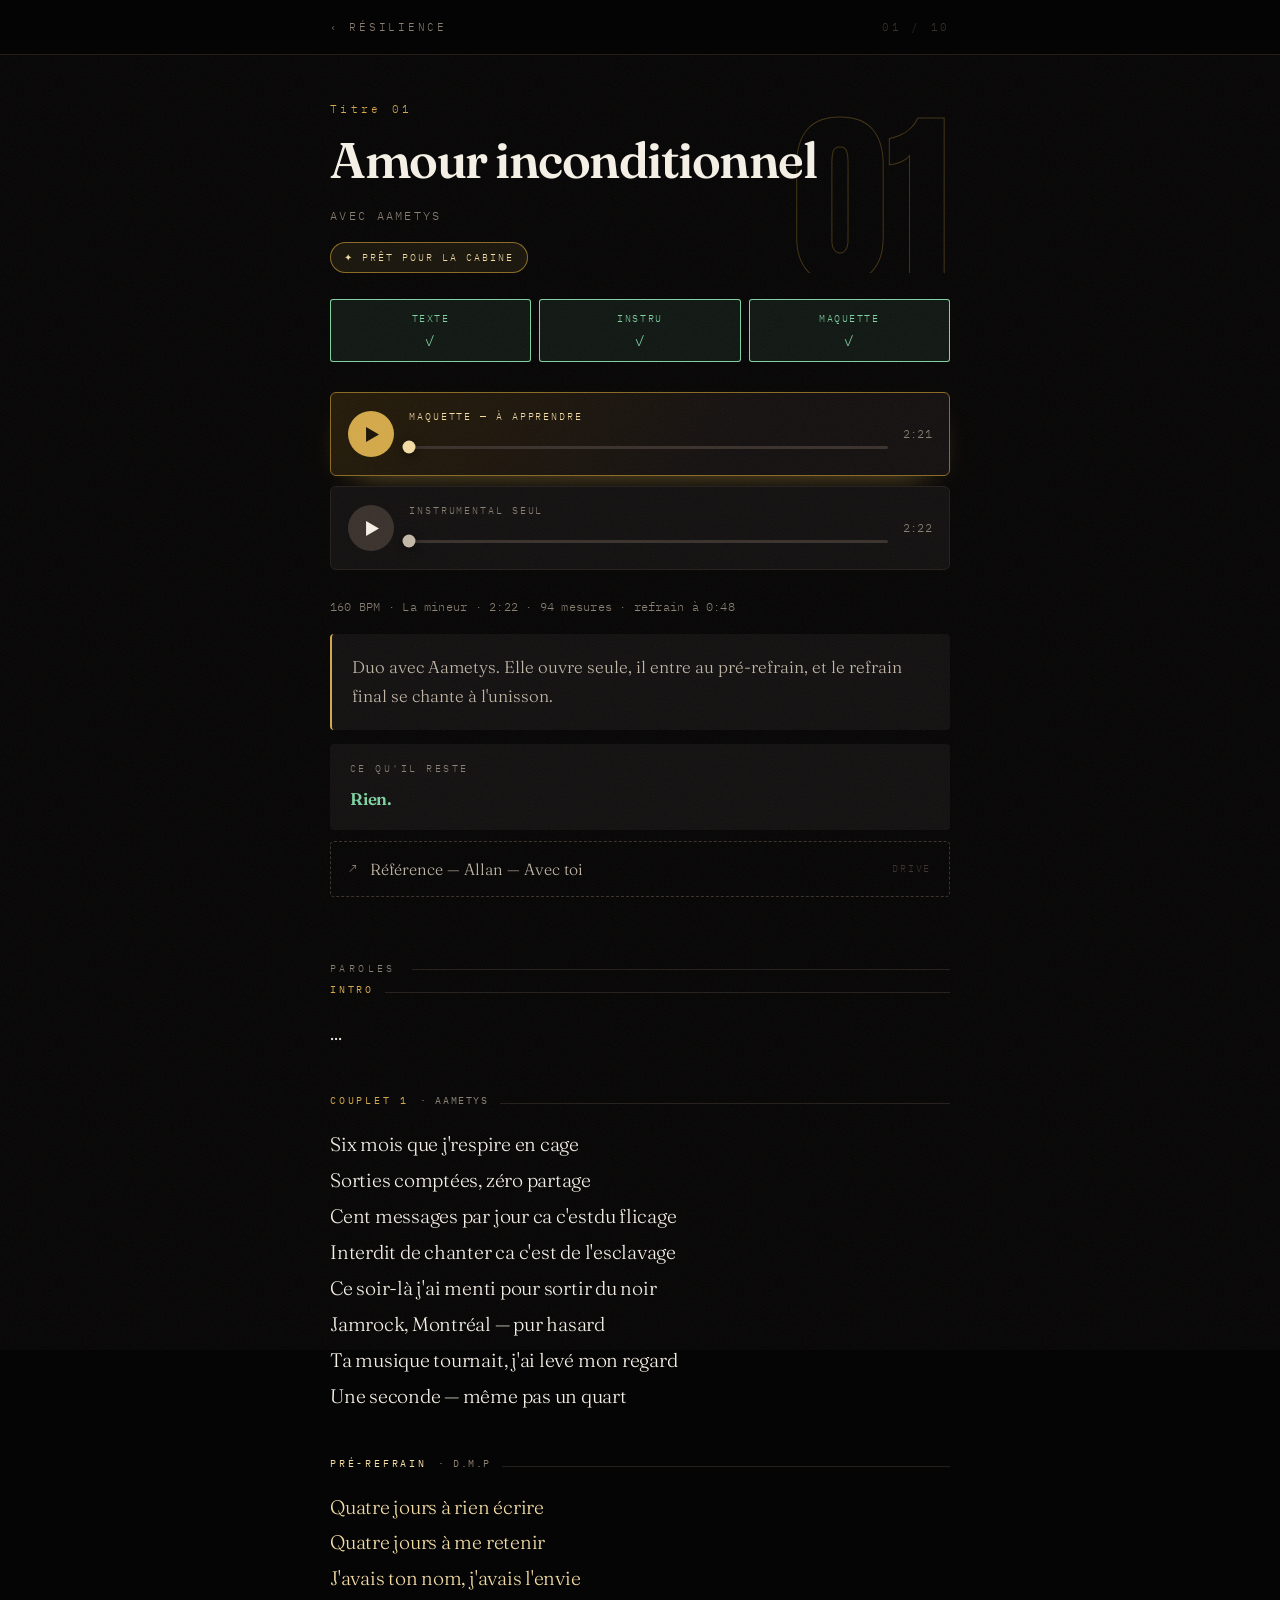
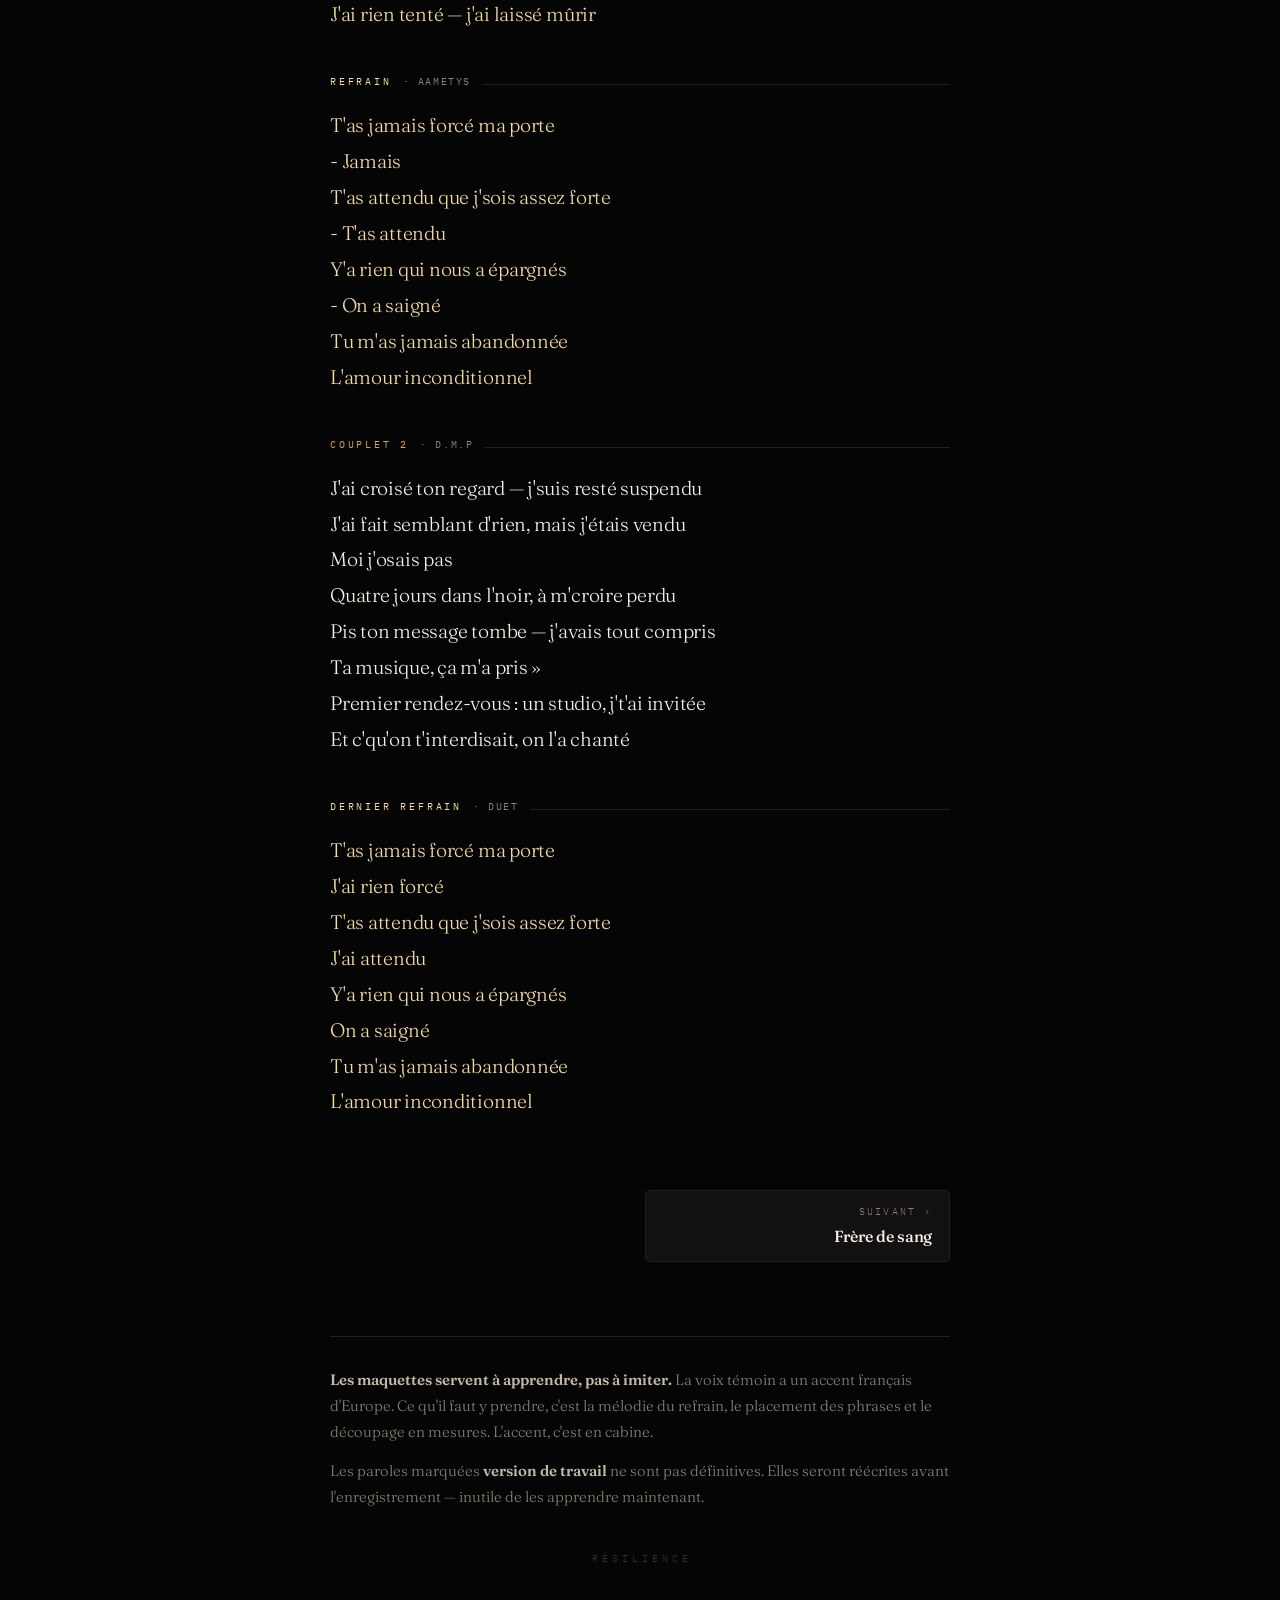
==== t01.html @ dcdc4c13 "Site Résilience — dix titres, maquettes et paroles" ====
<!doctype html>
<html lang="fr">
<head>
<meta charset="utf-8">
<meta name="viewport" content="width=device-width,initial-scale=1,viewport-fit=cover">
<title>Amour inconditionnel — Résilience</title>
<meta name="description" content="Duo avec Aametys. Elle ouvre seule, il entre au pré-refrain, et le refrain final se chante à l'unisson.">
<meta name="theme-color" content="#060505">
<meta name="apple-mobile-web-app-capable" content="yes">
<meta name="apple-mobile-web-app-status-bar-style" content="black-translucent">
<meta property="og:type" content="website">
<meta property="og:site_name" content="Résilience">
<meta property="og:title" content="Amour inconditionnel — Résilience">
<meta property="og:description" content="Duo avec Aametys. Elle ouvre seule, il entre au pré-refrain, et le refrain final se chante à l'unisson.">
<meta property="og:locale" content="fr_CA">
<link rel="icon" href="data:image/svg+xml,%3Csvg xmlns='http://www.w3.org/2000/svg' viewBox='0 0 64 64'%3E%3Crect width='64' height='64' rx='14' fill='%23060505'/%3E%3Ctext x='32' y='46' font-family='Arial Black,Arial,sans-serif' font-size='40' font-weight='900' text-anchor='middle' fill='%23D4A94A'%3ER%3C/text%3E%3C/svg%3E">
<link rel="preconnect" href="https://fonts.googleapis.com">
<link rel="preconnect" href="https://fonts.gstatic.com" crossorigin>
<link rel="stylesheet" href="https://fonts.googleapis.com/css2?family=Anton&family=Fraunces:opsz,wght@9..144,300;9..144,400;9..144,500;9..144,600;9..144,700&family=IBM+Plex+Mono:wght@400;500&display=swap">
<link rel="stylesheet" href="style.css">
</head>
<body>
<div class="topbar"><div class="in"><a href="index.html">‹ Résilience</a><span class="num">01 / 10</span></div></div>
<div class="wrap">
<header class="thead fini">
  <span class="ghost anton">01</span>
  <span class="idx">Titre 01</span>
  <h1>Amour inconditionnel</h1>
  <span class="feat">avec Aametys</span>
  <span class="badge">✦ Prêt pour la cabine</span>
</header>
<div class="statut"><span class="st v">Texte<em>✓</em></span><span class="st v">Instru<em>✓</em></span><span class="st v">Maquette<em>✓</em></span></div>
<div class="blocs fini-note">
<div class="player gold" data-src="audio/01-maquette.mp3"><button class="pp" aria-label="Lecture"></button><span class="pmid"><span class="plab">Maquette — à apprendre</span><span class="pbar"><i><b></b></i><span class="kn"></span></span></span><span class="ptime">--:--</span></div>
<div class="player" data-src="audio/01-instru.mp3"><button class="pp" aria-label="Lecture"></button><span class="pmid"><span class="plab">Instrumental seul</span><span class="pbar"><i><b></b></i><span class="kn"></span></span></span><span class="ptime">--:--</span></div>
<p class="spec">160 BPM · La mineur · 2:22 · 94 mesures · refrain à 0:48</p>
<p class="note">Duo avec Aametys. Elle ouvre seule, il entre au pré-refrain, et le refrain final se chante à l'unisson.</p>
<div class="reste v"><span class="lab">Ce qu'il reste</span><span class="val">Rien.</span></div>
<a class="exte" href="https://drive.google.com/file/d/1RWF5F8KK1rTJ4ALbUvAcArSubTMwfKWl/view" target="_blank" rel="noopener"><span class="ic">↗</span> Référence — Allan — Avec toi<span class="hint">Drive</span></a>
</div>

<section class="paroles">
  <div class="sect-lab"><span>Paroles</span><hr></div>
  <div class="sec">
    <h3 class="sectag">Intro<hr></h3>
    <p class="vers">...</p>
  </div>
  <div class="sec">
    <h3 class="sectag">Couplet 1<em>&middot; Aametys</em><hr></h3>
    <p class="vers">Six mois que j'respire en cage</p>
    <p class="vers">Sorties comptées, zéro partage</p>
    <p class="vers">Cent messages par jour ca c'estdu flicage</p>
    <p class="vers">Interdit de chanter ca c'est de l'esclavage</p>
    <p class="vers">Ce soir-là j'ai menti pour sortir du noir</p>
    <p class="vers">Jamrock, Montréal — pur hasard</p>
    <p class="vers">Ta musique tournait, j'ai levé mon regard</p>
    <p class="vers">Une seconde — même pas un quart</p>
  </div>
  <div class="sec refrain">
    <h3 class="sectag">Pré-refrain<em>&middot; D.M.P</em><hr></h3>
    <p class="vers">Quatre jours à rien écrire</p>
    <p class="vers">Quatre jours à me retenir</p>
    <p class="vers">J'avais ton nom, j'avais l'envie</p>
    <p class="vers">J'ai rien tenté — j'ai laissé mûrir</p>
  </div>
  <div class="sec refrain">
    <h3 class="sectag">Refrain<em>&middot; Aametys</em><hr></h3>
    <p class="vers">T'as jamais forcé ma porte</p>
    <p class="vers">- Jamais</p>
    <p class="vers">T'as attendu que j'sois assez forte</p>
    <p class="vers">- T'as attendu</p>
    <p class="vers">Y'a rien qui nous a épargnés</p>
    <p class="vers">- On a saigné</p>
    <p class="vers">Tu m'as jamais abandonnée</p>
    <p class="vers">L'amour inconditionnel</p>
  </div>
  <div class="sec">
    <h3 class="sectag">Couplet 2<em>&middot; D.M.P</em><hr></h3>
    <p class="vers">J'ai croisé ton regard — j'suis resté suspendu</p>
    <p class="vers">J'ai fait semblant d'rien, mais j'étais vendu</p>
    <p class="vers">Moi j'osais pas</p>
    <p class="vers">Quatre jours dans l'noir, à m'croire perdu</p>
    <p class="vers">Pis ton message tombe — j'avais tout compris</p>
    <p class="vers">Ta musique, ça m'a pris »</p>
    <p class="vers">Premier rendez-vous : un studio, j't'ai invitée</p>
    <p class="vers">Et c'qu'on t'interdisait, on l'a chanté</p>
  </div>
  <div class="sec refrain">
    <h3 class="sectag">Dernier refrain<em>&middot; DUET</em><hr></h3>
    <p class="vers">T'as jamais forcé ma porte</p>
    <p class="vers">J'ai rien forcé</p>
    <p class="vers">T'as attendu que j'sois assez forte</p>
    <p class="vers">J'ai attendu</p>
    <p class="vers">Y'a rien qui nous a épargnés</p>
    <p class="vers">On a saigné</p>
    <p class="vers">Tu m'as jamais abandonnée</p>
    <p class="vers">L'amour inconditionnel</p>
  </div>
</section>
<nav class="paged">
  <a class="vide" href="#"><span>·</span><b>·</b></a>
  <a class="d" href="t02.html"><span>Suivant ›</span><b>Frère de sang</b></a>
</nav>
<footer>
  <p><b>Les maquettes servent à apprendre, pas à imiter.</b> La voix témoin a un accent français d'Europe. Ce qu'il faut y prendre, c'est la mélodie du refrain, le placement des phrases et le découpage en mesures. L'accent, c'est en cabine.</p>
  <p>Les paroles marquées <b>version de travail</b> ne sont pas définitives. Elles seront réécrites avant l'enregistrement — inutile de les apprendre maintenant.</p>
  <p class="sign">Résilience</p>
</footer>
</div>
<script>
(function(){
  var PLAY  = '<svg viewBox="0 0 12 14"><path d="M0 0l12 7-12 7z"/></svg>';
  var PAUSE = '<svg viewBox="0 0 12 14"><path d="M0 0h4v14H0zM8 0h4v14H8z"/></svg>';
  function mmss(s){ if(!isFinite(s)) return '--:--'; s = Math.max(0, Math.floor(s));
    return Math.floor(s/60) + ':' + String(s%60).padStart(2,'0'); }
  var courant = null;
  document.querySelectorAll('.player').forEach(function(p){
    var a = new Audio(); a.preload = 'metadata'; a.src = p.getAttribute('data-src');
    var bt = p.querySelector('.pp'), bar = p.querySelector('.pbar'),
        fill = p.querySelector('.pbar b'), kn = p.querySelector('.kn'),
        tm = p.querySelector('.ptime');
    var glisse = false;
    bt.innerHTML = PLAY;

    function place(v){                        // v : 0 -> 1
      fill.style.right = (100 - v * 100) + '%';
      kn.style.left = (v * 100) + '%';
    }
    place(0);

    a.addEventListener('loadedmetadata', function(){ tm.textContent = mmss(a.duration); });
    a.addEventListener('timeupdate', function(){
      if (glisse) return;                     // pendant le glissement, la poignee commande
      place(a.currentTime / a.duration || 0);
      tm.textContent = mmss(a.duration - a.currentTime);
    });
    a.addEventListener('ended', function(){
      bt.innerHTML = PLAY; bt.classList.remove('on'); place(0);
    });
    bt.addEventListener('click', function(){
      if (a.paused) {
        if (courant && courant.a !== a) {
          courant.a.pause(); courant.bt.innerHTML = PLAY; courant.bt.classList.remove('on');
        }
        a.play(); bt.innerHTML = PAUSE; bt.classList.add('on'); courant = {a:a, bt:bt};
      } else {
        a.pause(); bt.innerHTML = PLAY; bt.classList.remove('on');
      }
    });

    function frac(ev){
      var r = bar.getBoundingClientRect();
      return Math.min(1, Math.max(0, (ev.clientX - r.left) / r.width));
    }
    bar.addEventListener('pointerdown', function(ev){
      if (!isFinite(a.duration)) return;
      glisse = true; bar.classList.add('drag');
      bar.setPointerCapture(ev.pointerId);
      var v = frac(ev); place(v); tm.textContent = mmss(a.duration - v * a.duration);
      ev.preventDefault();
    });
    bar.addEventListener('pointermove', function(ev){
      if (!glisse) return;
      var v = frac(ev); place(v); tm.textContent = mmss(a.duration - v * a.duration);
    });
    function lache(ev){
      if (!glisse) return;
      glisse = false; bar.classList.remove('drag');
      a.currentTime = frac(ev) * a.duration;
    }
    bar.addEventListener('pointerup', lache);
    bar.addEventListener('pointercancel', function(){ glisse = false; bar.classList.remove('drag'); });
  });
})();
</script>
</body>
</html>
---- style.css ----
:root{
  --noir:#060505; --nuit:#0C0A09; --carte:#121010; --carte2:#1A1615;
  --trait:#251F1C; --trait2:#3A312C;
  --creme:#F6F1E7; --creme2:#C3B8A8; --creme3:#8A8073;
  --or:#D4A94A; --or-l:#F3DCA4; --or-d:#8A6A24; --or-soft:#D4A94A18;
  --vert:#7FD3A2; --vert-soft:#7FD3A216; --rouge:#DE7C80; --rouge-soft:#DE7C8014;
}
*{box-sizing:border-box}
html{-webkit-text-size-adjust:100%;scroll-behavior:smooth;background:#060505}
body{margin:0;background:var(--noir);color:var(--creme);
  font-family:Fraunces,Georgia,serif;font-size:17px;line-height:1.62;font-weight:300;
  -webkit-font-smoothing:antialiased;overflow-x:hidden}
body::after{content:'';position:fixed;inset:-50%;z-index:3;pointer-events:none;opacity:.055;
  background-image:url("data:image/svg+xml,%3Csvg xmlns='http://www.w3.org/2000/svg' width='240' height='240'%3E%3Cfilter id='n'%3E%3CfeTurbulence type='fractalNoise' baseFrequency='.85' numOctaves='3'/%3E%3C/filter%3E%3Crect width='240' height='240' filter='url(%23n)'/%3E%3C/svg%3E")}
.wrap{position:relative;z-index:2;max-width:700px;margin:0 auto;padding:0 22px 110px}
.anton{font-family:Anton,"Arial Narrow",sans-serif;font-weight:400}
.mono{font-family:"IBM Plex Mono",ui-monospace,monospace;font-variant-numeric:tabular-nums}
a{color:inherit}
a:focus-visible,button:focus-visible{outline:2px solid var(--or);outline-offset:4px;border-radius:3px}

.hero{display:flex;flex-direction:column;align-items:center;text-align:center;
  position:relative;padding:66px 0 40px}
.hero::before{content:'';position:absolute;left:50%;top:46%;transform:translate(-50%,-50%);
  width:min(160vw,1000px);aspect-ratio:1;pointer-events:none;
  background:radial-gradient(circle,#5A410E4D 0%,#2A1E0726 34%,transparent 66%)}
.hero>*{position:relative}
.kicker{font-family:"IBM Plex Mono",monospace;font-size:10.5px;letter-spacing:.5em;
  text-transform:uppercase;color:var(--or);margin:0 0 26px;padding-left:.5em}
/* Anton a besoin de 1.37x la taille de police pour contenir ses glyphes accentues.
   On donne 1.4 d'interligne (sinon le degrade decapite les majuscules accentuees)
   et on rattrape l'air en marge negative, qui ne rogne pas la boite de fond. */
.titre{margin:-.17em 0 -.15em;line-height:1.4;text-transform:uppercase;letter-spacing:-.012em;
  padding:0;font-size:clamp(54px,20.5vw,132px);
  background:linear-gradient(176deg,#FFFDF8 4%,var(--or-l) 30%,var(--or) 58%,#6E5219 100%);
  -webkit-background-clip:text;background-clip:text;color:transparent;
  filter:drop-shadow(0 12px 44px #C8993A2E)}
.artiste{font-family:"IBM Plex Mono",monospace;font-size:12px;letter-spacing:.44em;
  text-transform:uppercase;color:var(--creme2);margin:30px 0 2px;padding-left:.44em}

.player{display:flex;align-items:center;gap:15px;padding:15px 17px;border-radius:6px;
  background:var(--carte);border:1px solid var(--trait);margin:0 0 10px}
.player.gold{background:linear-gradient(128deg,#241A08 0%,#141010 66%);
  border-color:var(--or-d);box-shadow:0 12px 36px -24px var(--or)}
.pp{width:46px;height:46px;flex:none;border-radius:50%;border:0;cursor:pointer;
  background:var(--trait2);color:var(--creme);display:grid;place-items:center;padding:0;
  transition:background .18s ease,transform .12s ease}
.player.gold .pp{background:var(--or);color:#1A1206}
.pp:active{transform:scale(.93)}
.pp svg{width:15px;height:15px;fill:currentColor;pointer-events:none;margin-left:2px}
.pp.on svg{margin-left:0}
.pmid{flex:1;min-width:0}
.plab{display:block;font-family:"IBM Plex Mono",monospace;font-size:10px;letter-spacing:.19em;
  text-transform:uppercase;color:var(--creme3);margin-bottom:9px;white-space:nowrap;
  overflow:hidden;text-overflow:ellipsis;line-height:1.7}
.player.gold .plab{color:var(--or-l)}
.pbar{position:relative;height:26px;display:flex;align-items:center;cursor:pointer;
  touch-action:none;-webkit-user-select:none;user-select:none}
.pbar i{display:block;width:100%;height:3px;border-radius:3px;background:var(--trait2);
  position:relative;overflow:hidden}
.pbar i b{position:absolute;inset:0 100% 0 0;background:var(--creme3);border-radius:3px}
.player.gold .pbar i b{background:var(--or)}
/* poignee : on l'attrape au doigt pour se placer dans le morceau */
.pbar .kn{position:absolute;top:50%;left:0;width:13px;height:13px;border-radius:50%;
  background:var(--creme2);transform:translate(-50%,-50%);pointer-events:none;
  box-shadow:0 2px 9px #000000A6;transition:transform .13s ease}
.player.gold .pbar .kn{background:var(--or-l)}
.pbar.drag .kn,.pbar:hover .kn{transform:translate(-50%,-50%) scale(1.42)}
.pbar.drag i b{transition:none}
.ptime{font-family:"IBM Plex Mono",monospace;font-size:11.5px;color:var(--creme3);
  flex:none;letter-spacing:.03em}

.prio{margin:10px 0 0}
.prio-t{text-align:center;margin:0 0 22px}
.prio-t .k{font-family:"IBM Plex Mono",monospace;font-size:10px;letter-spacing:.34em;
  text-transform:uppercase;color:var(--or);display:block;margin-bottom:11px}
.prio-t h2{font-family:Anton,sans-serif;font-size:clamp(26px,7.4vw,35px);margin:-.16em 0;
  text-transform:uppercase;letter-spacing:.01em;line-height:1.4;padding:0;color:var(--creme)}
.prio-t p{margin:11px 0 0;font-size:15.5px;color:var(--creme3);font-style:italic}
.pcarte{display:block;text-decoration:none;color:var(--creme);margin:0 0 11px;
  padding:19px 19px 17px;border-radius:6px;border:1px solid var(--or-d);
  background:linear-gradient(140deg,#241A08 0%,#141010 62%);
  box-shadow:0 14px 40px -24px var(--or)}
.pcarte:active{background:linear-gradient(140deg,#2E2210 0%,#1A1514 62%)}
.pcarte .haut{display:flex;align-items:center;gap:14px}
.pcarte .rond{width:42px;height:42px;border-radius:50%;flex:none;display:grid;place-items:center;
  background:var(--or);color:#1A1206;font-family:"IBM Plex Mono",monospace;font-size:13px}
.pcarte .nom{flex:1;min-width:0}
.pcarte .nom b{display:block;font-family:Fraunces,serif;font-size:21px;font-weight:600;
  letter-spacing:-.02em;line-height:1.3;color:var(--creme)}
.pcarte .nom s{display:block;text-decoration:none;font-family:"IBM Plex Mono",monospace;
  font-size:11px;letter-spacing:.16em;text-transform:uppercase;color:var(--or);margin-top:6px;line-height:1.6}
.pcarte .dur2{font-family:"IBM Plex Mono",monospace;font-size:12px;color:var(--creme3);flex:none}
.pcarte .pied{margin:14px 0 0;padding-top:12px;border-top:1px solid #3A2B10;
  font-family:"IBM Plex Mono",monospace;font-size:10px;letter-spacing:.18em;
  text-transform:uppercase;color:var(--or-l);line-height:1.7}

.compteur{text-align:center;padding:86px 0 10px}
.compteur .lab{font-family:"IBM Plex Mono",monospace;font-size:10px;letter-spacing:.34em;
  text-transform:uppercase;color:var(--creme3);margin:0 0 18px}
.compteur .chiffre{display:flex;align-items:baseline;justify-content:center;gap:5px}
.compteur .chiffre b{font-family:Anton,sans-serif;font-size:clamp(72px,20vw,102px);
  line-height:1.4;margin:-.16em 0;padding:0;
  background:linear-gradient(170deg,#FFFDF8,var(--or) 72%,#7A5B1C);
  -webkit-background-clip:text;background-clip:text;color:transparent}
.compteur .chiffre i{font-style:normal;font-family:Anton,sans-serif;line-height:1.4;
  font-size:clamp(30px,8.6vw,42px);color:var(--trait2)}
.compteur p{margin:15px 0 0;font-size:15.5px;color:var(--creme2)}
.jauge{display:flex;gap:6px;margin:28px auto 0;max-width:380px}
.jauge i{flex:1;height:2px;background:var(--trait2);border-radius:2px}
.jauge i.on{background:var(--or);box-shadow:0 0 16px -1px var(--or)}

.somm{margin:74px 0 0}
.sect-lab{display:flex;align-items:center;gap:16px;margin:0 0 4px}
.sect-lab span{font-family:"IBM Plex Mono",monospace;font-size:10px;letter-spacing:.34em;
  text-transform:uppercase;color:var(--creme3);white-space:nowrap}
.sect-lab hr{flex:1;border:0;border-top:1px solid var(--trait);margin:0}
.ligne{display:flex;align-items:center;gap:15px;padding:16px 4px;min-height:64px;
  border-bottom:1px solid var(--trait);text-decoration:none;color:var(--creme)}
.ligne:last-of-type{border-bottom:0}
.ligne .n{font-family:Anton,sans-serif;font-size:22px;min-width:34px;line-height:1.45;
  color:transparent;-webkit-text-stroke:1px var(--trait2)}
.ligne.on .n{-webkit-text-stroke:1px var(--or)}
.ligne .t{flex:1;font-size:18px;font-weight:400;letter-spacing:-.015em;line-height:1.34}
.ligne .t s{display:block;text-decoration:none;font-size:12px;color:var(--creme3);
  font-family:"IBM Plex Mono",monospace;letter-spacing:.02em;margin-top:5px;line-height:1.55}
.ligne .p{width:8px;height:8px;border-radius:50%;flex:none;background:var(--rouge);
  box-shadow:0 0 0 4px var(--rouge-soft)}
.ligne.on .p{background:var(--vert);box-shadow:0 0 0 4px var(--vert-soft),0 0 14px -2px var(--vert)}
.ligne .fl{font-family:"IBM Plex Mono",monospace;font-size:13px;color:var(--trait2);flex:none}
.ligne:active{background:var(--nuit)}
.legende{display:flex;gap:26px;justify-content:center;margin:28px 0 0;
  font-family:"IBM Plex Mono",monospace;font-size:10px;letter-spacing:.2em;
  text-transform:uppercase;color:var(--creme3)}
.legende span{display:inline-flex;align-items:center;gap:9px}
.legende b{width:7px;height:7px;border-radius:50%;display:inline-block}
.legende b.v{background:var(--vert)} .legende b.r{background:var(--rouge)}

.topbar{position:sticky;top:0;z-index:6;background:#060505F2;
  -webkit-backdrop-filter:blur(14px);backdrop-filter:blur(14px);
  border-bottom:1px solid var(--trait)}
.topbar .in{max-width:700px;margin:0 auto;padding:0 22px;height:54px;
  display:flex;align-items:center;gap:12px}
.topbar a{display:inline-flex;align-items:center;gap:9px;text-decoration:none;
  font-family:"IBM Plex Mono",monospace;font-size:10.5px;letter-spacing:.26em;
  text-transform:uppercase;color:var(--creme3)}
.topbar .num{margin-left:auto;font-family:"IBM Plex Mono",monospace;font-size:10.5px;
  letter-spacing:.26em;color:var(--trait2)}

.thead{position:relative;padding:46px 0 0;overflow:hidden}
.thead .ghost{position:absolute;top:0;right:0;z-index:0;pointer-events:none;
  font-family:Anton,sans-serif;font-size:clamp(130px,38vw,190px);line-height:1.55;
  color:transparent;-webkit-text-stroke:1px var(--trait);opacity:.7;user-select:none}
.thead.fini .ghost{-webkit-text-stroke:1px var(--or-d);opacity:.45}
.thead>*{position:relative;z-index:1}
.thead .idx{font-family:"IBM Plex Mono",monospace;font-size:11px;letter-spacing:.3em;
  color:var(--or);display:block;margin-bottom:12px}
.thead h1{margin:0;font-size:clamp(32px,9.2vw,50px);font-weight:600;letter-spacing:-.03em;
  line-height:1.18;padding-bottom:.06em;text-wrap:balance;color:var(--creme)}
.thead .feat{display:block;font-family:"IBM Plex Mono",monospace;font-size:11.5px;
  letter-spacing:.2em;text-transform:uppercase;color:var(--creme3);margin-top:13px;line-height:1.7}
.badge{display:inline-flex;align-items:center;gap:8px;margin-top:17px;padding:7px 14px;
  border-radius:99px;font-family:"IBM Plex Mono",monospace;font-size:10px;
  letter-spacing:.2em;text-transform:uppercase;line-height:1.7;
  background:var(--or-soft);color:var(--or-l);box-shadow:inset 0 0 0 1px var(--or-d)}
.badge.rouge{background:var(--rouge-soft);color:var(--rouge);box-shadow:inset 0 0 0 1px currentColor}

.statut{display:flex;gap:8px;margin:26px 0 0}
.st{flex:1;text-align:center;padding:12px 4px;border-radius:3px;
  font-family:"IBM Plex Mono",monospace;font-size:9.5px;letter-spacing:.16em;
  text-transform:uppercase;line-height:1.6}
.st.v{background:var(--vert-soft);color:var(--vert);box-shadow:inset 0 0 0 1px currentColor}
.st.r{background:var(--rouge-soft);color:var(--rouge);box-shadow:inset 0 0 0 1px currentColor}
.st em{display:block;font-style:normal;font-size:15px;margin-top:4px;line-height:1.3}

.blocs{margin:30px 0 0}
.spec{font-family:"IBM Plex Mono",monospace;font-size:11.5px;color:var(--creme3);
  margin:26px 0 16px;line-height:1.95;letter-spacing:.02em}
.note{margin:0;font-size:17px;color:var(--creme2);line-height:1.68;
  padding:19px 20px;background:var(--carte);border-radius:4px;border-left:2px solid var(--trait2)}
.fini-note .note{border-left-color:var(--or)}
.reste{margin:14px 0 0;padding:17px 20px;background:var(--carte);border-radius:4px}
.reste .lab{font-family:"IBM Plex Mono",monospace;font-size:9.5px;letter-spacing:.26em;
  text-transform:uppercase;color:var(--creme3);display:block;margin-bottom:8px;line-height:1.7}
.reste .val{font-size:17px;font-weight:600;color:var(--rouge);letter-spacing:-.01em}
.reste.v .val{color:var(--vert)}
.reste .pre{display:block;font-size:15px;font-weight:300;color:var(--creme3);margin-top:9px;line-height:1.62}

.avert{margin:26px 0 0;padding:17px 19px;border-radius:4px;line-height:1.62;
  background:var(--rouge-soft);border:1px solid #4A2A2C;font-size:15.5px;color:var(--creme2)}
.avert b{display:block;color:var(--rouge);font-family:"IBM Plex Mono",monospace;
  font-size:10px;letter-spacing:.24em;text-transform:uppercase;margin-bottom:9px;
  font-weight:400;line-height:1.7}

.exte{display:flex;align-items:center;gap:13px;min-height:56px;padding:14px 18px;margin:11px 0 0;
  border-radius:4px;background:transparent;border:1px dashed var(--trait2);
  text-decoration:none;color:var(--creme2);font-size:16px;line-height:1.4}
.exte .ic{font-family:"IBM Plex Mono",monospace;font-size:13px;color:var(--creme3);flex:none}
.exte .hint{margin-left:auto;font-family:"IBM Plex Mono",monospace;font-size:9.5px;
  letter-spacing:.18em;text-transform:uppercase;color:var(--trait2);flex:none}

.paroles{margin:64px 0 0}
.sec{margin:0 0 40px}
.sectag{display:flex;align-items:baseline;gap:11px;margin:0 0 17px;
  font-family:"IBM Plex Mono",monospace;font-size:10px;letter-spacing:.28em;
  text-transform:uppercase;color:var(--or);font-weight:400;line-height:1.8}
.sectag hr{flex:1;border:0;border-top:1px solid var(--trait);margin:0}
.sectag em{font-style:normal;color:var(--creme3);letter-spacing:.16em}
.vers{margin:0;font-size:18.5px;line-height:1.74;color:var(--creme);
  letter-spacing:-.012em;padding:1px 0}
.sec.refrain .vers{color:var(--or-l)}
.sec.refrain .sectag{color:var(--or-l)}

.paged{display:flex;gap:10px;margin:70px 0 0}
.paged a{flex:1;min-height:66px;display:flex;flex-direction:column;justify-content:center;
  gap:6px;padding:13px 17px;border-radius:5px;background:var(--carte);
  border:1px solid var(--trait);text-decoration:none;color:var(--creme);min-width:0}
.paged a span{font-family:"IBM Plex Mono",monospace;font-size:9.5px;letter-spacing:.22em;
  text-transform:uppercase;color:var(--creme3);line-height:1.7}
.paged a b{font-weight:500;font-size:16px;letter-spacing:-.018em;line-height:1.35;
  overflow:hidden;text-overflow:ellipsis;white-space:nowrap}
.paged a.d{text-align:right}
.paged a.vide{visibility:hidden}

.gloss{margin:94px 0 0}
.gloss h2{font-family:Anton,sans-serif;font-size:clamp(30px,8.6vw,40px);text-transform:uppercase;
  letter-spacing:.005em;margin:12px 0 4px;line-height:1.4;padding:0;color:var(--or-l)}
.gloss .intro{font-size:16px;color:var(--creme3);margin:0 0 6px;font-style:italic}
.gl{padding:19px 0;border-bottom:1px solid var(--trait)}
.gl:last-child{border-bottom:0}
.gl dt{font-family:"IBM Plex Mono",monospace;font-size:11px;letter-spacing:.2em;
  text-transform:uppercase;color:var(--or);margin:0 0 8px;line-height:1.75}
.gl dd{margin:0;font-size:16.5px;color:var(--creme2);line-height:1.66}
.gl dd b{color:var(--creme);font-weight:600}
footer{margin:74px 0 0;padding-top:30px;border-top:1px solid var(--trait);
  font-size:15px;color:var(--creme3);line-height:1.72}
footer b{color:var(--creme2);font-weight:600}
footer p{margin:0 0 14px}
.sign{font-family:"IBM Plex Mono",monospace;font-size:10px;letter-spacing:.4em;
  text-transform:uppercase;color:var(--trait2);margin-top:40px;text-align:center;padding-left:.4em}

@media (min-width:620px){ body{font-size:17.5px} .wrap{padding:0 40px 120px}
  .topbar .in{padding:0 40px} .vers{font-size:19.5px} }
@media (prefers-reduced-motion:reduce){ *{animation:none!important;transition:none!important}
  html{scroll-behavior:auto} }
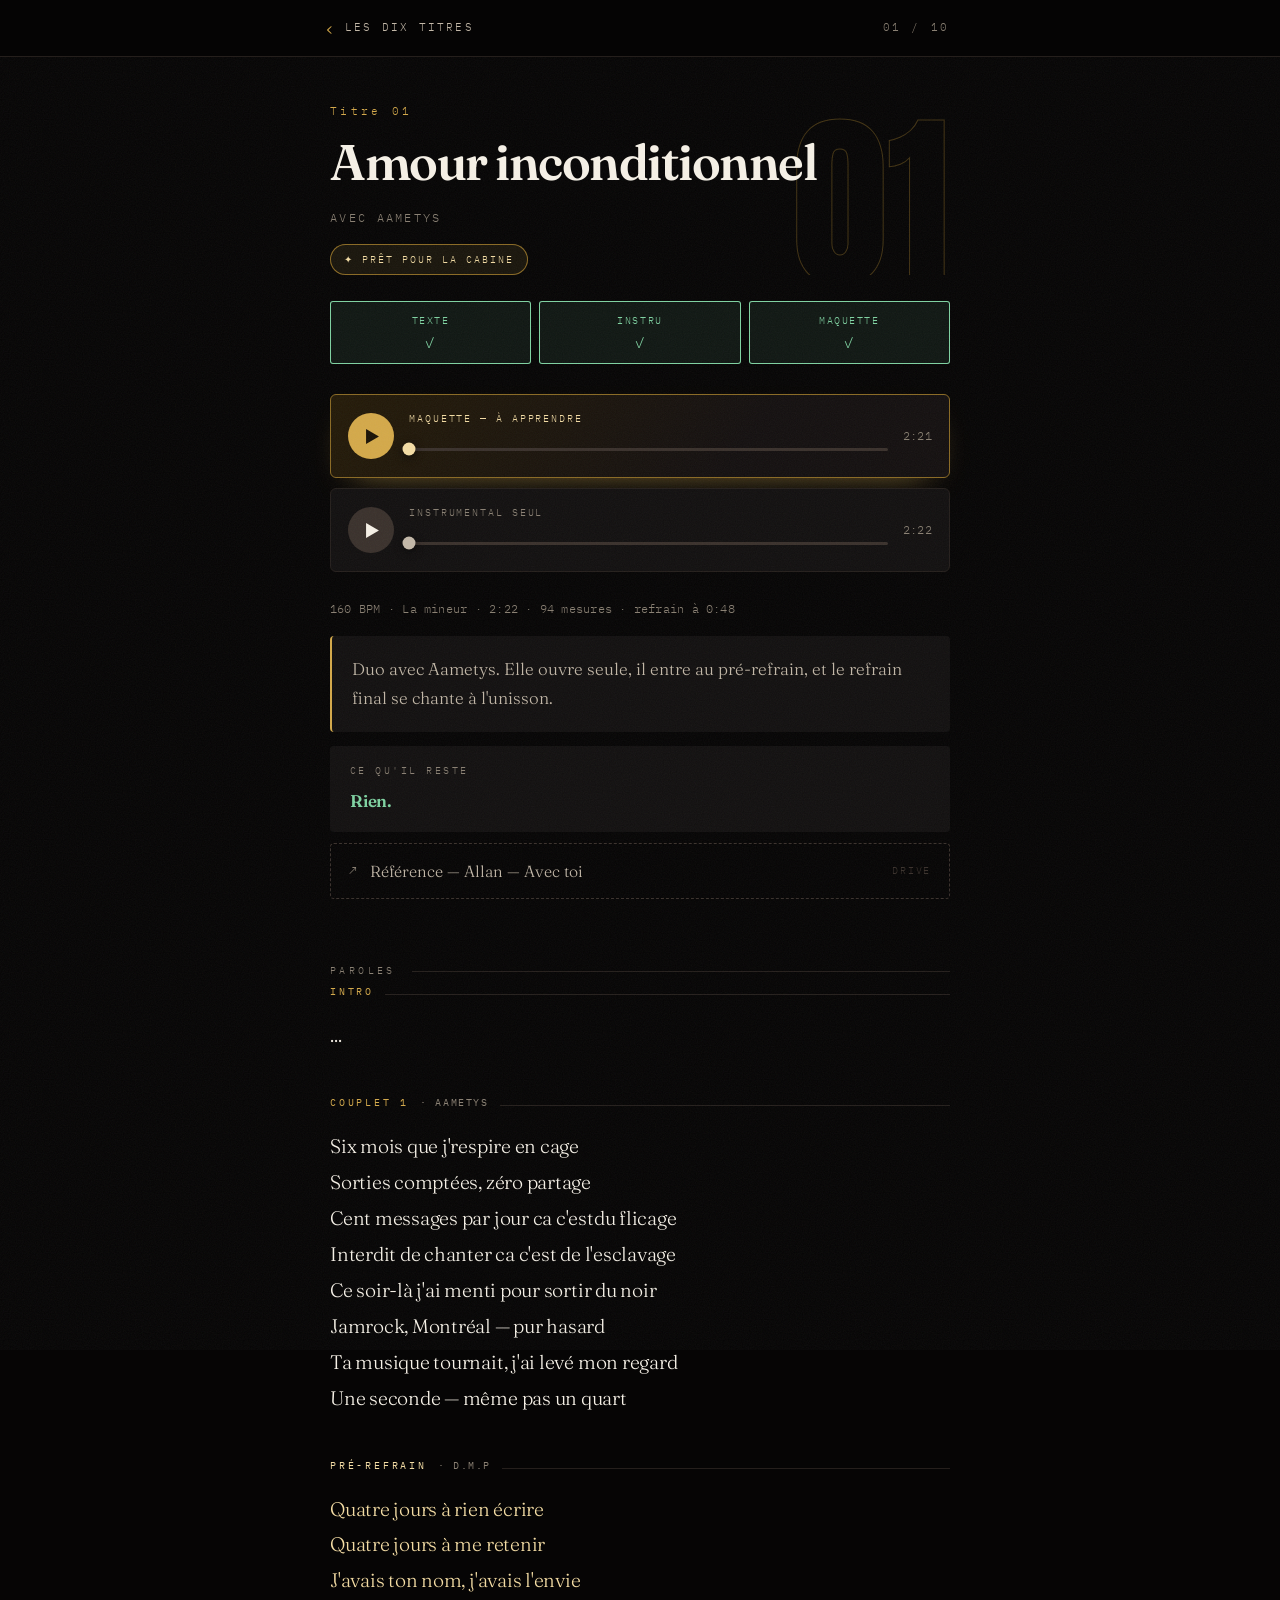
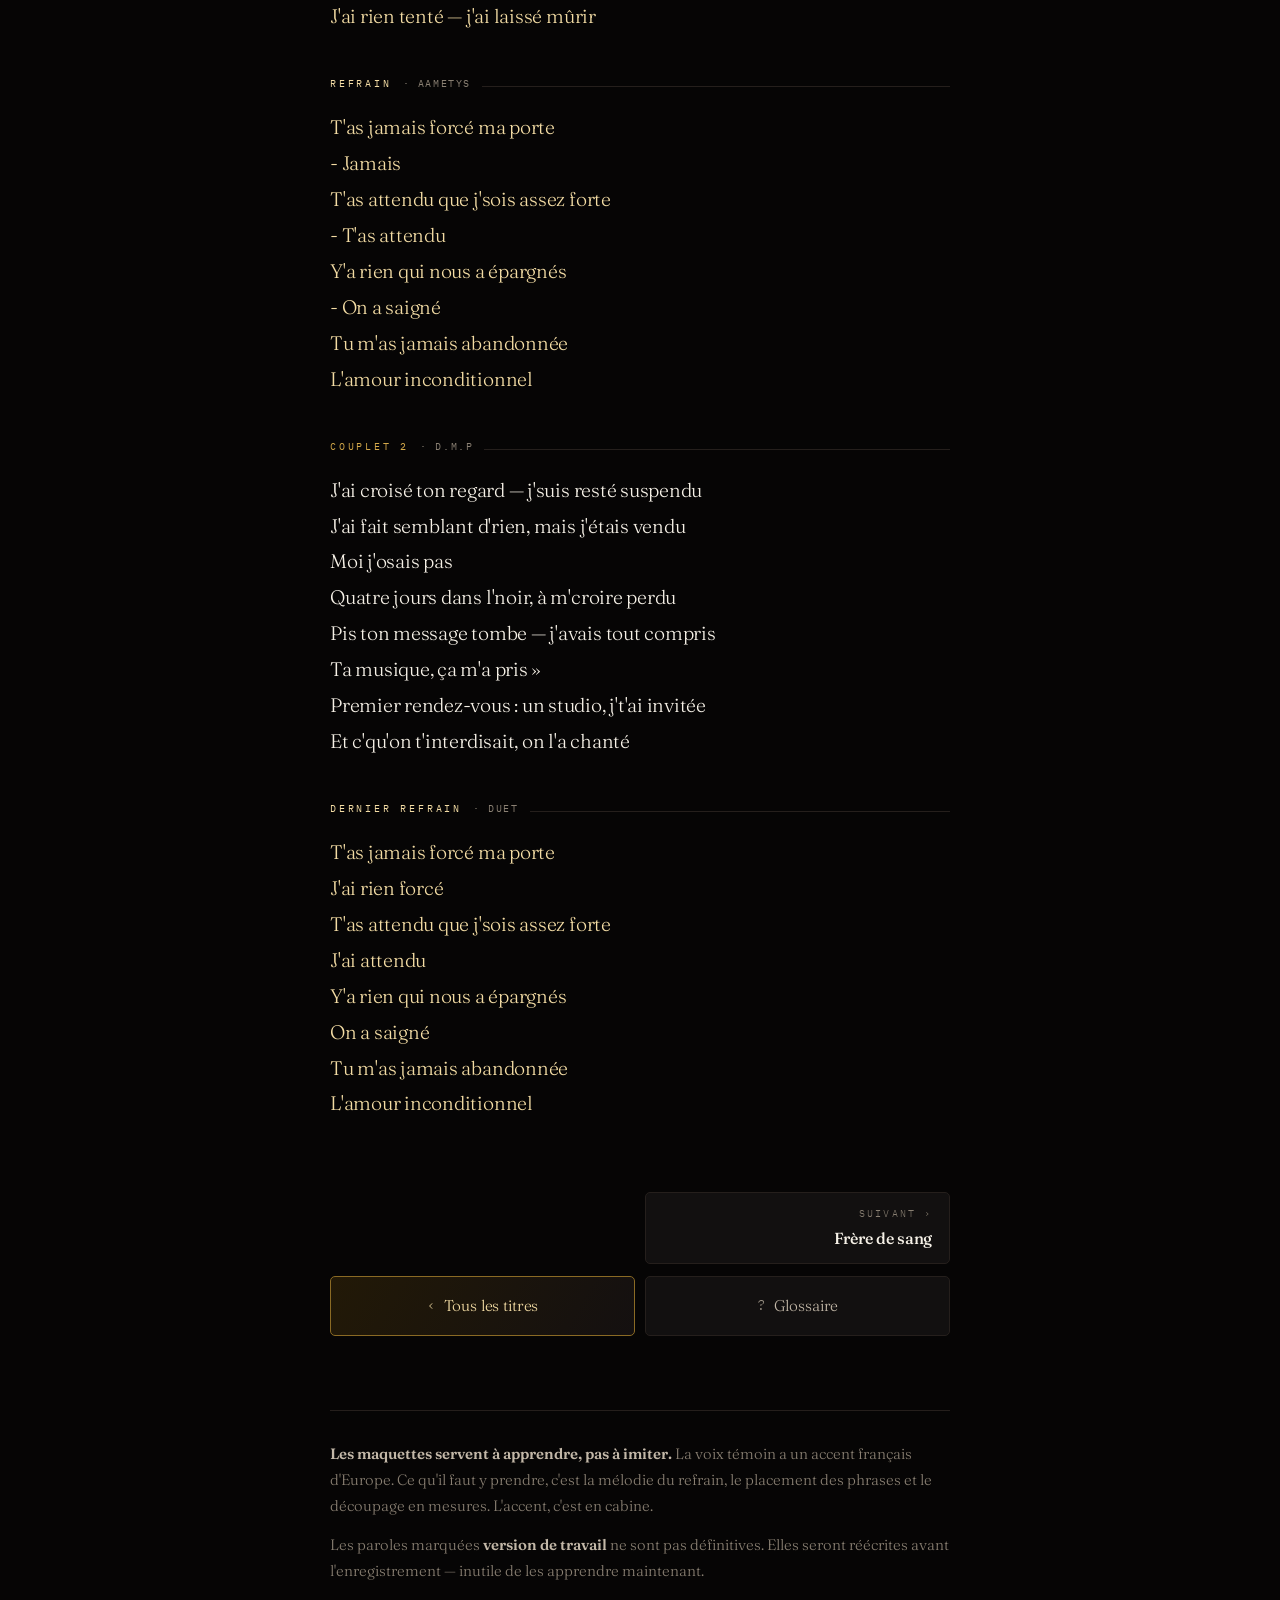
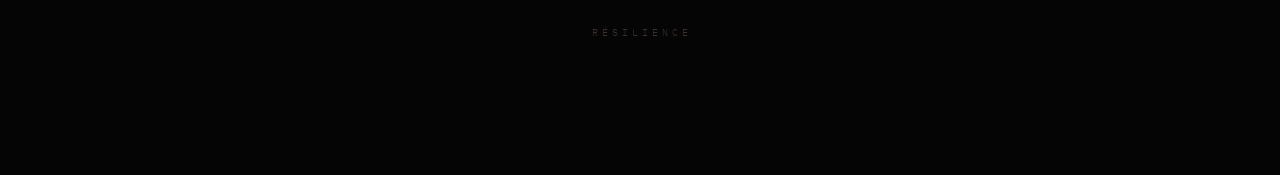
==== commit 5cf00f1e: "PWA : marges d'encoche iPhone, icone et manifeste, navigation sans bouton retour - env(safe-area-ins" ====
--- a/t01.html
+++ b/t01.html
@@ -7,20 +7,28 @@
 <meta name="description" content="Duo avec Aametys. Elle ouvre seule, il entre au pré-refrain, et le refrain final se chante à l'unisson.">
 <meta name="theme-color" content="#060505">
 <meta name="apple-mobile-web-app-capable" content="yes">
+<meta name="mobile-web-app-capable" content="yes">
 <meta name="apple-mobile-web-app-status-bar-style" content="black-translucent">
+<meta name="apple-mobile-web-app-title" content="Résilience">
+<link rel="manifest" href="manifest.json">
+<link rel="apple-touch-icon" href="icon-180.png">
 <meta property="og:type" content="website">
 <meta property="og:site_name" content="Résilience">
 <meta property="og:title" content="Amour inconditionnel — Résilience">
 <meta property="og:description" content="Duo avec Aametys. Elle ouvre seule, il entre au pré-refrain, et le refrain final se chante à l'unisson.">
 <meta property="og:locale" content="fr_CA">
+<meta property="og:image" content="og.jpg">
+<meta property="og:image:width" content="1200">
+<meta property="og:image:height" content="630">
+<meta name="twitter:card" content="summary_large_image">
 <link rel="icon" href="data:image/svg+xml,%3Csvg xmlns='http://www.w3.org/2000/svg' viewBox='0 0 64 64'%3E%3Crect width='64' height='64' rx='14' fill='%23060505'/%3E%3Ctext x='32' y='46' font-family='Arial Black,Arial,sans-serif' font-size='40' font-weight='900' text-anchor='middle' fill='%23D4A94A'%3ER%3C/text%3E%3C/svg%3E">
 <link rel="preconnect" href="https://fonts.googleapis.com">
 <link rel="preconnect" href="https://fonts.gstatic.com" crossorigin>
 <link rel="stylesheet" href="https://fonts.googleapis.com/css2?family=Anton&family=Fraunces:opsz,wght@9..144,300;9..144,400;9..144,500;9..144,600;9..144,700&family=IBM+Plex+Mono:wght@400;500&display=swap">
-<link rel="stylesheet" href="style.css">
+<link rel="stylesheet" href="style.css?v=61643430">
 </head>
 <body>
-<div class="topbar"><div class="in"><a href="index.html">‹ Résilience</a><span class="num">01 / 10</span></div></div>
+<div class="topbar"><div class="in"><a href="index.html"><span class="ch">‹</span> Les dix titres</a><span class="num">01 / 10</span></div></div>
 <div class="wrap">
 <header class="thead fini">
   <span class="ghost anton">01</span>
@@ -101,6 +109,10 @@
   <a class="vide" href="#"><span>·</span><b>·</b></a>
   <a class="d" href="t02.html"><span>Suivant ›</span><b>Frère de sang</b></a>
 </nav>
+<nav class="basnav">
+  <a href="index.html"><i>&lsaquo;</i> Tous les titres</a>
+  <a class="b2" href="index.html#glossaire"><i>?</i> Glossaire</a>
+</nav>
 <footer>
   <p><b>Les maquettes servent à apprendre, pas à imiter.</b> La voix témoin a un accent français d'Europe. Ce qu'il faut y prendre, c'est la mélodie du refrain, le placement des phrases et le découpage en mesures. L'accent, c'est en cabine.</p>
   <p>Les paroles marquées <b>version de travail</b> ne sont pas définitives. Elles seront réécrites avant l'enregistrement — inutile de les apprendre maintenant.</p>
--- a/style.css
+++ b/style.css
@@ -7,30 +7,35 @@
   --vert:#7FD3A2; --vert-soft:#7FD3A216; --rouge:#DE7C80; --rouge-soft:#DE7C8014;
 }
 *{box-sizing:border-box}
-html{-webkit-text-size-adjust:100%;scroll-behavior:smooth;background:#060505}
+html{-webkit-text-size-adjust:100%;scroll-behavior:smooth;background:#060505;overflow-x:clip}
 body{margin:0;background:var(--noir);color:var(--creme);
   font-family:Fraunces,Georgia,serif;font-size:17px;line-height:1.62;font-weight:300;
   -webkit-font-smoothing:antialiased;overflow-x:hidden}
 body::after{content:'';position:fixed;inset:-50%;z-index:3;pointer-events:none;opacity:.055;
   background-image:url("data:image/svg+xml,%3Csvg xmlns='http://www.w3.org/2000/svg' width='240' height='240'%3E%3Cfilter id='n'%3E%3CfeTurbulence type='fractalNoise' baseFrequency='.85' numOctaves='3'/%3E%3C/filter%3E%3Crect width='240' height='240' filter='url(%23n)'/%3E%3C/svg%3E")}
-.wrap{position:relative;z-index:2;max-width:700px;margin:0 auto;padding:0 22px 110px}
+/* iOS : la page passe SOUS la barre d'etat (status-bar-style translucide), donc
+   chaque bord doit respecter env(safe-area-inset-*) sinon l'encoche mange le contenu. */
+.wrap{position:relative;z-index:2;max-width:700px;margin:0 auto;
+  padding-left:max(22px,env(safe-area-inset-left));
+  padding-right:max(22px,env(safe-area-inset-right));
+  padding-bottom:calc(110px + env(safe-area-inset-bottom));padding-top:0}
 .anton{font-family:Anton,"Arial Narrow",sans-serif;font-weight:400}
 .mono{font-family:"IBM Plex Mono",ui-monospace,monospace;font-variant-numeric:tabular-nums}
 a{color:inherit}
 a:focus-visible,button:focus-visible{outline:2px solid var(--or);outline-offset:4px;border-radius:3px}
 
 .hero{display:flex;flex-direction:column;align-items:center;text-align:center;
-  position:relative;padding:66px 0 40px}
+  position:relative;padding:calc(58px + env(safe-area-inset-top)) 0 40px}
 .hero::before{content:'';position:absolute;left:50%;top:46%;transform:translate(-50%,-50%);
-  width:min(160vw,1000px);aspect-ratio:1;pointer-events:none;
-  background:radial-gradient(circle,#5A410E4D 0%,#2A1E0726 34%,transparent 66%)}
+  width:min(100vw,860px);aspect-ratio:1;pointer-events:none;
+  background:radial-gradient(circle,#5A410E52 0%,#2A1E072B 40%,transparent 72%)}
 .hero>*{position:relative}
 .kicker{font-family:"IBM Plex Mono",monospace;font-size:10.5px;letter-spacing:.5em;
   text-transform:uppercase;color:var(--or);margin:0 0 26px;padding-left:.5em}
-/* Anton a besoin de 1.37x la taille de police pour contenir ses glyphes accentues.
-   On donne 1.4 d'interligne (sinon le degrade decapite les majuscules accentuees)
-   et on rattrape l'air en marge negative, qui ne rogne pas la boite de fond. */
-.titre{margin:-.17em 0 -.15em;line-height:1.4;text-transform:uppercase;letter-spacing:-.012em;
+/* Anton a besoin de ~1.45x la taille de police (mesure sur la page en ligne) pour contenir ses glyphes accentues.
+   On donne 1.5 (sinon le degrade decapite les majuscules accentuees comme le E de
+   RESILIENCE) et on rattrape l'air en marge negative, qui ne rogne pas la boite de fond. */
+.titre{margin:-.22em 0 -.20em;line-height:1.5;text-transform:uppercase;letter-spacing:-.012em;
   padding:0;font-size:clamp(54px,20.5vw,132px);
   background:linear-gradient(176deg,#FFFDF8 4%,var(--or-l) 30%,var(--or) 58%,#6E5219 100%);
   -webkit-background-clip:text;background-clip:text;color:transparent;
@@ -74,8 +79,8 @@
 .prio-t{text-align:center;margin:0 0 22px}
 .prio-t .k{font-family:"IBM Plex Mono",monospace;font-size:10px;letter-spacing:.34em;
   text-transform:uppercase;color:var(--or);display:block;margin-bottom:11px}
-.prio-t h2{font-family:Anton,sans-serif;font-size:clamp(26px,7.4vw,35px);margin:-.16em 0;
-  text-transform:uppercase;letter-spacing:.01em;line-height:1.4;padding:0;color:var(--creme)}
+.prio-t h2{font-family:Anton,sans-serif;font-size:clamp(26px,7.4vw,35px);margin:-.21em 0;
+  text-transform:uppercase;letter-spacing:.01em;line-height:1.5;padding:0;color:var(--creme)}
 .prio-t p{margin:11px 0 0;font-size:15.5px;color:var(--creme3);font-style:italic}
 .pcarte{display:block;text-decoration:none;color:var(--creme);margin:0 0 11px;
   padding:19px 19px 17px;border-radius:6px;border:1px solid var(--or-d);
@@ -100,10 +105,10 @@
   text-transform:uppercase;color:var(--creme3);margin:0 0 18px}
 .compteur .chiffre{display:flex;align-items:baseline;justify-content:center;gap:5px}
 .compteur .chiffre b{font-family:Anton,sans-serif;font-size:clamp(72px,20vw,102px);
-  line-height:1.4;margin:-.16em 0;padding:0;
+  line-height:1.5;margin:-.21em 0;padding:0;
   background:linear-gradient(170deg,#FFFDF8,var(--or) 72%,#7A5B1C);
   -webkit-background-clip:text;background-clip:text;color:transparent}
-.compteur .chiffre i{font-style:normal;font-family:Anton,sans-serif;line-height:1.4;
+.compteur .chiffre i{font-style:normal;font-family:Anton,sans-serif;line-height:1.5;
   font-size:clamp(30px,8.6vw,42px);color:var(--trait2)}
 .compteur p{margin:15px 0 0;font-size:15.5px;color:var(--creme2)}
 .jauge{display:flex;gap:6px;margin:28px auto 0;max-width:380px}
@@ -118,7 +123,7 @@
 .ligne{display:flex;align-items:center;gap:15px;padding:16px 4px;min-height:64px;
   border-bottom:1px solid var(--trait);text-decoration:none;color:var(--creme)}
 .ligne:last-of-type{border-bottom:0}
-.ligne .n{font-family:Anton,sans-serif;font-size:22px;min-width:34px;line-height:1.45;
+.ligne .n{font-family:Anton,sans-serif;font-size:22px;min-width:34px;line-height:1.5;
   color:transparent;-webkit-text-stroke:1px var(--trait2)}
 .ligne.on .n{-webkit-text-stroke:1px var(--or)}
 .ligne .t{flex:1;font-size:18px;font-weight:400;letter-spacing:-.015em;line-height:1.34}
@@ -138,14 +143,18 @@
 
 .topbar{position:sticky;top:0;z-index:6;background:#060505F2;
   -webkit-backdrop-filter:blur(14px);backdrop-filter:blur(14px);
-  border-bottom:1px solid var(--trait)}
-.topbar .in{max-width:700px;margin:0 auto;padding:0 22px;height:54px;
-  display:flex;align-items:center;gap:12px}
-.topbar a{display:inline-flex;align-items:center;gap:9px;text-decoration:none;
-  font-family:"IBM Plex Mono",monospace;font-size:10.5px;letter-spacing:.26em;
-  text-transform:uppercase;color:var(--creme3)}
-.topbar .num{margin-left:auto;font-family:"IBM Plex Mono",monospace;font-size:10.5px;
-  letter-spacing:.26em;color:var(--trait2)}
+  border-bottom:1px solid var(--trait);padding-top:env(safe-area-inset-top)}
+.topbar .in{max-width:700px;margin:0 auto;height:56px;display:flex;align-items:center;gap:12px;
+  padding-left:max(16px,env(safe-area-inset-left));
+  padding-right:max(16px,env(safe-area-inset-right))}
+.topbar a{display:inline-flex;align-items:center;gap:10px;text-decoration:none;
+  height:44px;padding:0 12px 0 6px;margin-left:-6px;border-radius:6px;
+  font-family:"IBM Plex Mono",monospace;font-size:11px;letter-spacing:.2em;
+  text-transform:uppercase;color:var(--creme2)}
+.topbar a:active{background:var(--carte2)}
+.topbar a .ch{font-size:19px;line-height:1.5;color:var(--or);letter-spacing:0}
+.topbar .num{margin-left:auto;font-family:"IBM Plex Mono",monospace;font-size:11px;
+  letter-spacing:.24em;color:var(--creme3)}
 
 .thead{position:relative;padding:46px 0 0;overflow:hidden}
 .thead .ghost{position:absolute;top:0;right:0;z-index:0;pointer-events:none;
@@ -200,7 +209,7 @@
   letter-spacing:.18em;text-transform:uppercase;color:var(--trait2);flex:none}
 
 .paroles{margin:64px 0 0}
-.sec{margin:0 0 40px}
+.paroles .sec{margin:0 0 40px}
 .sectag{display:flex;align-items:baseline;gap:11px;margin:0 0 17px;
   font-family:"IBM Plex Mono",monospace;font-size:10px;letter-spacing:.28em;
   text-transform:uppercase;color:var(--or);font-weight:400;line-height:1.8}
@@ -208,8 +217,8 @@
 .sectag em{font-style:normal;color:var(--creme3);letter-spacing:.16em}
 .vers{margin:0;font-size:18.5px;line-height:1.74;color:var(--creme);
   letter-spacing:-.012em;padding:1px 0}
-.sec.refrain .vers{color:var(--or-l)}
-.sec.refrain .sectag{color:var(--or-l)}
+.paroles .sec.refrain .vers{color:var(--or-l)}
+.paroles .sec.refrain .sectag{color:var(--or-l)}
 
 .paged{display:flex;gap:10px;margin:70px 0 0}
 .paged a{flex:1;min-height:66px;display:flex;flex-direction:column;justify-content:center;
@@ -221,10 +230,21 @@
   overflow:hidden;text-overflow:ellipsis;white-space:nowrap}
 .paged a.d{text-align:right}
 .paged a.vide{visibility:hidden}
+/* En PWA il n'y a pas de bouton retour du navigateur : le chemin du retour
+   doit etre visible sur chaque page. */
+.basnav{display:flex;gap:10px;margin:12px 0 0;align-items:stretch}
+/* hauteur fixe : deux boutons cote a cote doivent etre identiques, quoi qu'il arrive */
+.basnav a{flex:1 1 0;height:60px;display:flex;align-items:center;justify-content:center;
+  gap:9px;border-radius:5px;text-decoration:none;font-size:15.5px;letter-spacing:-.01em;
+  background:linear-gradient(120deg,#221907,#141010);border:1px solid var(--or-d);
+  color:var(--or-l);white-space:nowrap;line-height:1.4;overflow:hidden}
+.basnav a.b2{background:var(--carte);border:1px solid var(--trait);color:var(--creme2)}
+.basnav a:active{background:var(--carte2)}
+.basnav a i{font-style:normal;font-family:"IBM Plex Mono",monospace;font-size:14px;opacity:.8}
 
 .gloss{margin:94px 0 0}
 .gloss h2{font-family:Anton,sans-serif;font-size:clamp(30px,8.6vw,40px);text-transform:uppercase;
-  letter-spacing:.005em;margin:12px 0 4px;line-height:1.4;padding:0;color:var(--or-l)}
+  letter-spacing:.005em;margin:6px 0 0;line-height:1.5;padding:0;color:var(--or-l)}
 .gloss .intro{font-size:16px;color:var(--creme3);margin:0 0 6px;font-style:italic}
 .gl{padding:19px 0;border-bottom:1px solid var(--trait)}
 .gl:last-child{border-bottom:0}
@@ -239,7 +259,12 @@
 .sign{font-family:"IBM Plex Mono",monospace;font-size:10px;letter-spacing:.4em;
   text-transform:uppercase;color:var(--trait2);margin-top:40px;text-align:center;padding-left:.4em}
 
-@media (min-width:620px){ body{font-size:17.5px} .wrap{padding:0 40px 120px}
-  .topbar .in{padding:0 40px} .vers{font-size:19.5px} }
+@media (min-width:620px){ body{font-size:17.5px} .vers{font-size:19.5px}
+  /* on elargit sans ecraser les env(safe-area-inset-*) poses plus haut */
+  .wrap{padding-left:max(40px,env(safe-area-inset-left));
+        padding-right:max(40px,env(safe-area-inset-right));
+        padding-bottom:calc(120px + env(safe-area-inset-bottom))}
+  .topbar .in{padding-left:max(34px,env(safe-area-inset-left));
+              padding-right:max(40px,env(safe-area-inset-right))} }
 @media (prefers-reduced-motion:reduce){ *{animation:none!important;transition:none!important}
   html{scroll-behavior:auto} }
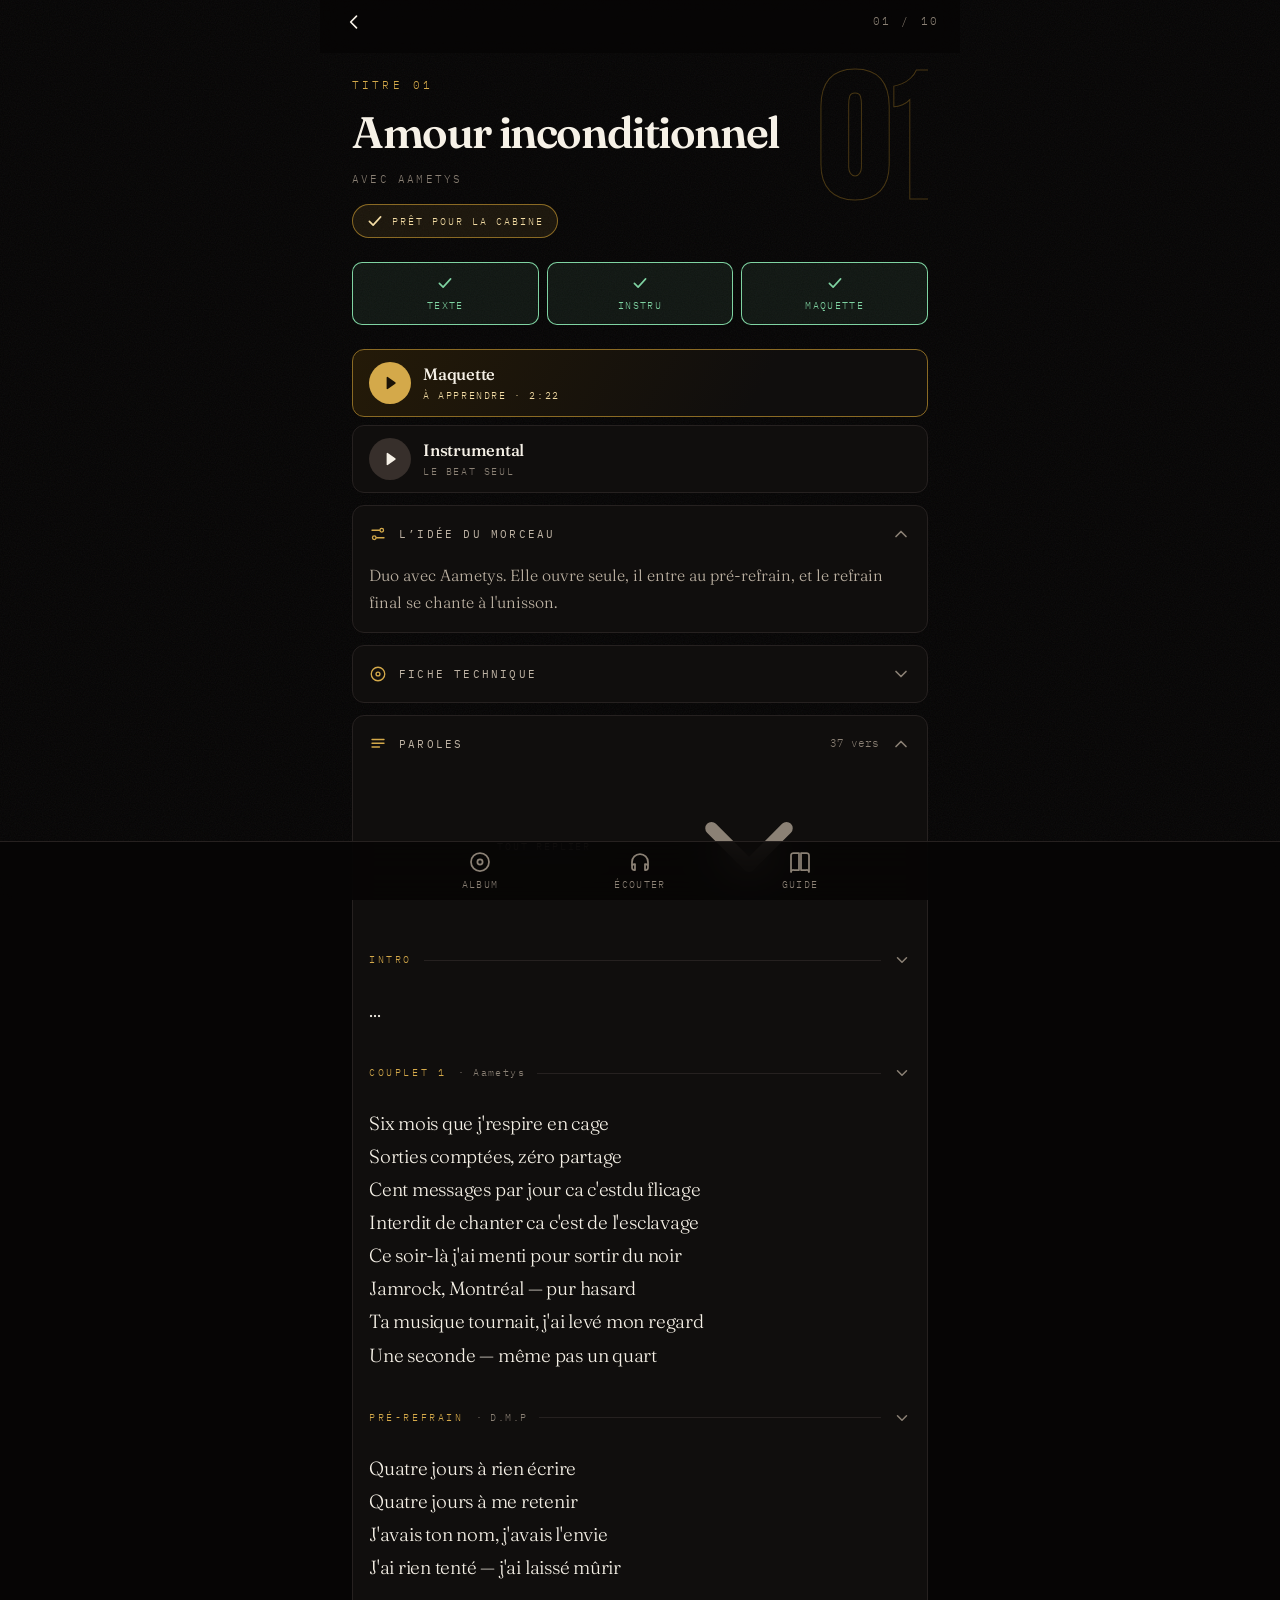
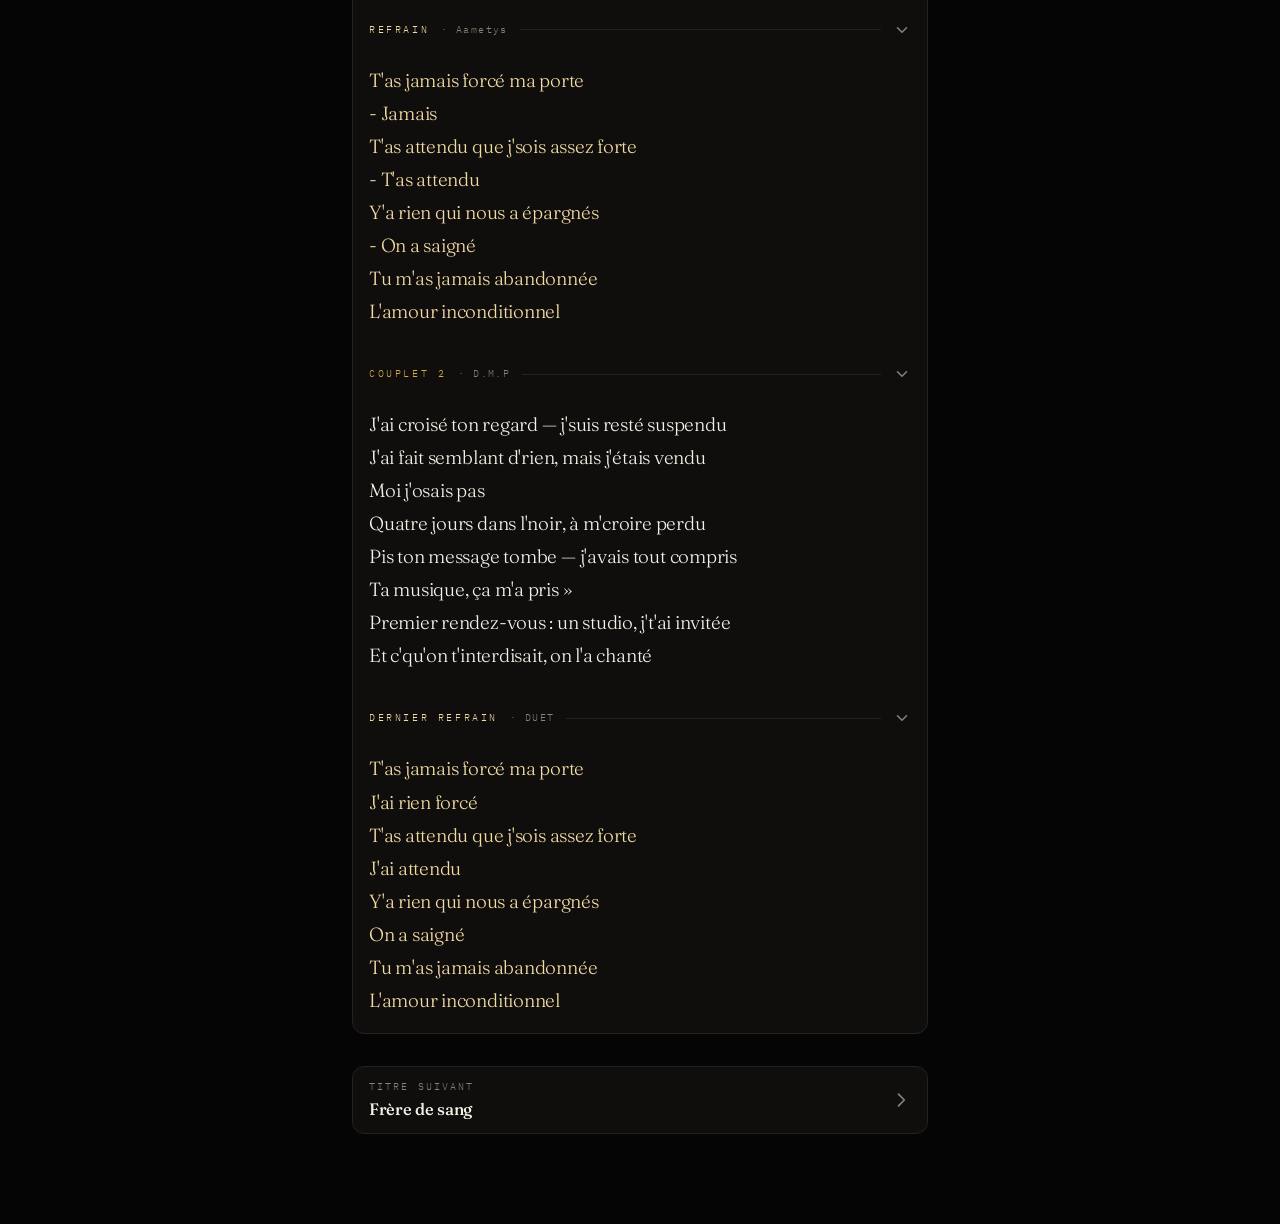
==== commit 287dde32: "Refonte en application : coquille unique, lecteur persistant, sections repliables Structure - 11 pag" ====
--- a/t01.html
+++ b/t01.html
@@ -1,189 +1,7 @@
-<!doctype html>
-<html lang="fr">
-<head>
-<meta charset="utf-8">
-<meta name="viewport" content="width=device-width,initial-scale=1,viewport-fit=cover">
-<title>Amour inconditionnel — Résilience</title>
-<meta name="description" content="Duo avec Aametys. Elle ouvre seule, il entre au pré-refrain, et le refrain final se chante à l'unisson.">
-<meta name="theme-color" content="#060505">
-<meta name="apple-mobile-web-app-capable" content="yes">
-<meta name="mobile-web-app-capable" content="yes">
-<meta name="apple-mobile-web-app-status-bar-style" content="black-translucent">
-<meta name="apple-mobile-web-app-title" content="Résilience">
-<link rel="manifest" href="manifest.json">
-<link rel="apple-touch-icon" href="icon-180.png">
-<meta property="og:type" content="website">
-<meta property="og:site_name" content="Résilience">
-<meta property="og:title" content="Amour inconditionnel — Résilience">
-<meta property="og:description" content="Duo avec Aametys. Elle ouvre seule, il entre au pré-refrain, et le refrain final se chante à l'unisson.">
-<meta property="og:locale" content="fr_CA">
-<meta property="og:image" content="og.jpg">
-<meta property="og:image:width" content="1200">
-<meta property="og:image:height" content="630">
-<meta name="twitter:card" content="summary_large_image">
-<link rel="icon" href="data:image/svg+xml,%3Csvg xmlns='http://www.w3.org/2000/svg' viewBox='0 0 64 64'%3E%3Crect width='64' height='64' rx='14' fill='%23060505'/%3E%3Ctext x='32' y='46' font-family='Arial Black,Arial,sans-serif' font-size='40' font-weight='900' text-anchor='middle' fill='%23D4A94A'%3ER%3C/text%3E%3C/svg%3E">
-<link rel="preconnect" href="https://fonts.googleapis.com">
-<link rel="preconnect" href="https://fonts.gstatic.com" crossorigin>
-<link rel="stylesheet" href="https://fonts.googleapis.com/css2?family=Anton&family=Fraunces:opsz,wght@9..144,300;9..144,400;9..144,500;9..144,600;9..144,700&family=IBM+Plex+Mono:wght@400;500&display=swap">
-<link rel="stylesheet" href="style.css?v=61643430">
-</head>
-<body>
-<div class="topbar"><div class="in"><a href="index.html"><span class="ch">‹</span> Les dix titres</a><span class="num">01 / 10</span></div></div>
-<div class="wrap">
-<header class="thead fini">
-  <span class="ghost anton">01</span>
-  <span class="idx">Titre 01</span>
-  <h1>Amour inconditionnel</h1>
-  <span class="feat">avec Aametys</span>
-  <span class="badge">✦ Prêt pour la cabine</span>
-</header>
-<div class="statut"><span class="st v">Texte<em>✓</em></span><span class="st v">Instru<em>✓</em></span><span class="st v">Maquette<em>✓</em></span></div>
-<div class="blocs fini-note">
-<div class="player gold" data-src="audio/01-maquette.mp3"><button class="pp" aria-label="Lecture"></button><span class="pmid"><span class="plab">Maquette — à apprendre</span><span class="pbar"><i><b></b></i><span class="kn"></span></span></span><span class="ptime">--:--</span></div>
-<div class="player" data-src="audio/01-instru.mp3"><button class="pp" aria-label="Lecture"></button><span class="pmid"><span class="plab">Instrumental seul</span><span class="pbar"><i><b></b></i><span class="kn"></span></span></span><span class="ptime">--:--</span></div>
-<p class="spec">160 BPM · La mineur · 2:22 · 94 mesures · refrain à 0:48</p>
-<p class="note">Duo avec Aametys. Elle ouvre seule, il entre au pré-refrain, et le refrain final se chante à l'unisson.</p>
-<div class="reste v"><span class="lab">Ce qu'il reste</span><span class="val">Rien.</span></div>
-<a class="exte" href="https://drive.google.com/file/d/1RWF5F8KK1rTJ4ALbUvAcArSubTMwfKWl/view" target="_blank" rel="noopener"><span class="ic">↗</span> Référence — Allan — Avec toi<span class="hint">Drive</span></a>
-</div>
-
-<section class="paroles">
-  <div class="sect-lab"><span>Paroles</span><hr></div>
-  <div class="sec">
-    <h3 class="sectag">Intro<hr></h3>
-    <p class="vers">...</p>
-  </div>
-  <div class="sec">
-    <h3 class="sectag">Couplet 1<em>&middot; Aametys</em><hr></h3>
-    <p class="vers">Six mois que j'respire en cage</p>
-    <p class="vers">Sorties comptées, zéro partage</p>
-    <p class="vers">Cent messages par jour ca c'estdu flicage</p>
-    <p class="vers">Interdit de chanter ca c'est de l'esclavage</p>
-    <p class="vers">Ce soir-là j'ai menti pour sortir du noir</p>
-    <p class="vers">Jamrock, Montréal — pur hasard</p>
-    <p class="vers">Ta musique tournait, j'ai levé mon regard</p>
-    <p class="vers">Une seconde — même pas un quart</p>
-  </div>
-  <div class="sec refrain">
-    <h3 class="sectag">Pré-refrain<em>&middot; D.M.P</em><hr></h3>
-    <p class="vers">Quatre jours à rien écrire</p>
-    <p class="vers">Quatre jours à me retenir</p>
-    <p class="vers">J'avais ton nom, j'avais l'envie</p>
-    <p class="vers">J'ai rien tenté — j'ai laissé mûrir</p>
-  </div>
-  <div class="sec refrain">
-    <h3 class="sectag">Refrain<em>&middot; Aametys</em><hr></h3>
-    <p class="vers">T'as jamais forcé ma porte</p>
-    <p class="vers">- Jamais</p>
-    <p class="vers">T'as attendu que j'sois assez forte</p>
-    <p class="vers">- T'as attendu</p>
-    <p class="vers">Y'a rien qui nous a épargnés</p>
-    <p class="vers">- On a saigné</p>
-    <p class="vers">Tu m'as jamais abandonnée</p>
-    <p class="vers">L'amour inconditionnel</p>
-  </div>
-  <div class="sec">
-    <h3 class="sectag">Couplet 2<em>&middot; D.M.P</em><hr></h3>
-    <p class="vers">J'ai croisé ton regard — j'suis resté suspendu</p>
-    <p class="vers">J'ai fait semblant d'rien, mais j'étais vendu</p>
-    <p class="vers">Moi j'osais pas</p>
-    <p class="vers">Quatre jours dans l'noir, à m'croire perdu</p>
-    <p class="vers">Pis ton message tombe — j'avais tout compris</p>
-    <p class="vers">Ta musique, ça m'a pris »</p>
-    <p class="vers">Premier rendez-vous : un studio, j't'ai invitée</p>
-    <p class="vers">Et c'qu'on t'interdisait, on l'a chanté</p>
-  </div>
-  <div class="sec refrain">
-    <h3 class="sectag">Dernier refrain<em>&middot; DUET</em><hr></h3>
-    <p class="vers">T'as jamais forcé ma porte</p>
-    <p class="vers">J'ai rien forcé</p>
-    <p class="vers">T'as attendu que j'sois assez forte</p>
-    <p class="vers">J'ai attendu</p>
-    <p class="vers">Y'a rien qui nous a épargnés</p>
-    <p class="vers">On a saigné</p>
-    <p class="vers">Tu m'as jamais abandonnée</p>
-    <p class="vers">L'amour inconditionnel</p>
-  </div>
-</section>
-<nav class="paged">
-  <a class="vide" href="#"><span>·</span><b>·</b></a>
-  <a class="d" href="t02.html"><span>Suivant ›</span><b>Frère de sang</b></a>
-</nav>
-<nav class="basnav">
-  <a href="index.html"><i>&lsaquo;</i> Tous les titres</a>
-  <a class="b2" href="index.html#glossaire"><i>?</i> Glossaire</a>
-</nav>
-<footer>
-  <p><b>Les maquettes servent à apprendre, pas à imiter.</b> La voix témoin a un accent français d'Europe. Ce qu'il faut y prendre, c'est la mélodie du refrain, le placement des phrases et le découpage en mesures. L'accent, c'est en cabine.</p>
-  <p>Les paroles marquées <b>version de travail</b> ne sont pas définitives. Elles seront réécrites avant l'enregistrement — inutile de les apprendre maintenant.</p>
-  <p class="sign">Résilience</p>
-</footer>
-</div>
-<script>
-(function(){
-  var PLAY  = '<svg viewBox="0 0 12 14"><path d="M0 0l12 7-12 7z"/></svg>';
-  var PAUSE = '<svg viewBox="0 0 12 14"><path d="M0 0h4v14H0zM8 0h4v14H8z"/></svg>';
-  function mmss(s){ if(!isFinite(s)) return '--:--'; s = Math.max(0, Math.floor(s));
-    return Math.floor(s/60) + ':' + String(s%60).padStart(2,'0'); }
-  var courant = null;
-  document.querySelectorAll('.player').forEach(function(p){
-    var a = new Audio(); a.preload = 'metadata'; a.src = p.getAttribute('data-src');
-    var bt = p.querySelector('.pp'), bar = p.querySelector('.pbar'),
-        fill = p.querySelector('.pbar b'), kn = p.querySelector('.kn'),
-        tm = p.querySelector('.ptime');
-    var glisse = false;
-    bt.innerHTML = PLAY;
-
-    function place(v){                        // v : 0 -> 1
-      fill.style.right = (100 - v * 100) + '%';
-      kn.style.left = (v * 100) + '%';
-    }
-    place(0);
-
-    a.addEventListener('loadedmetadata', function(){ tm.textContent = mmss(a.duration); });
-    a.addEventListener('timeupdate', function(){
-      if (glisse) return;                     // pendant le glissement, la poignee commande
-      place(a.currentTime / a.duration || 0);
-      tm.textContent = mmss(a.duration - a.currentTime);
-    });
-    a.addEventListener('ended', function(){
-      bt.innerHTML = PLAY; bt.classList.remove('on'); place(0);
-    });
-    bt.addEventListener('click', function(){
-      if (a.paused) {
-        if (courant && courant.a !== a) {
-          courant.a.pause(); courant.bt.innerHTML = PLAY; courant.bt.classList.remove('on');
-        }
-        a.play(); bt.innerHTML = PAUSE; bt.classList.add('on'); courant = {a:a, bt:bt};
-      } else {
-        a.pause(); bt.innerHTML = PLAY; bt.classList.remove('on');
-      }
-    });
-
-    function frac(ev){
-      var r = bar.getBoundingClientRect();
-      return Math.min(1, Math.max(0, (ev.clientX - r.left) / r.width));
-    }
-    bar.addEventListener('pointerdown', function(ev){
-      if (!isFinite(a.duration)) return;
-      glisse = true; bar.classList.add('drag');
-      bar.setPointerCapture(ev.pointerId);
-      var v = frac(ev); place(v); tm.textContent = mmss(a.duration - v * a.duration);
-      ev.preventDefault();
-    });
-    bar.addEventListener('pointermove', function(ev){
-      if (!glisse) return;
-      var v = frac(ev); place(v); tm.textContent = mmss(a.duration - v * a.duration);
-    });
-    function lache(ev){
-      if (!glisse) return;
-      glisse = false; bar.classList.remove('drag');
-      a.currentTime = frac(ev) * a.duration;
-    }
-    bar.addEventListener('pointerup', lache);
-    bar.addEventListener('pointercancel', function(){ glisse = false; bar.classList.remove('drag'); });
-  });
-})();
-</script>
-</body>
-</html>
+<!doctype html><html lang="fr"><head><meta charset="utf-8">
+<title>Résilience</title>
+<meta name="robots" content="noindex">
+<link rel="canonical" href="index.html#t01">
+<meta http-equiv="refresh" content="0; url=index.html#t01">
+<script>location.replace('index.html#t01');</script>
+</head><body style="background:#060505"></body></html>
